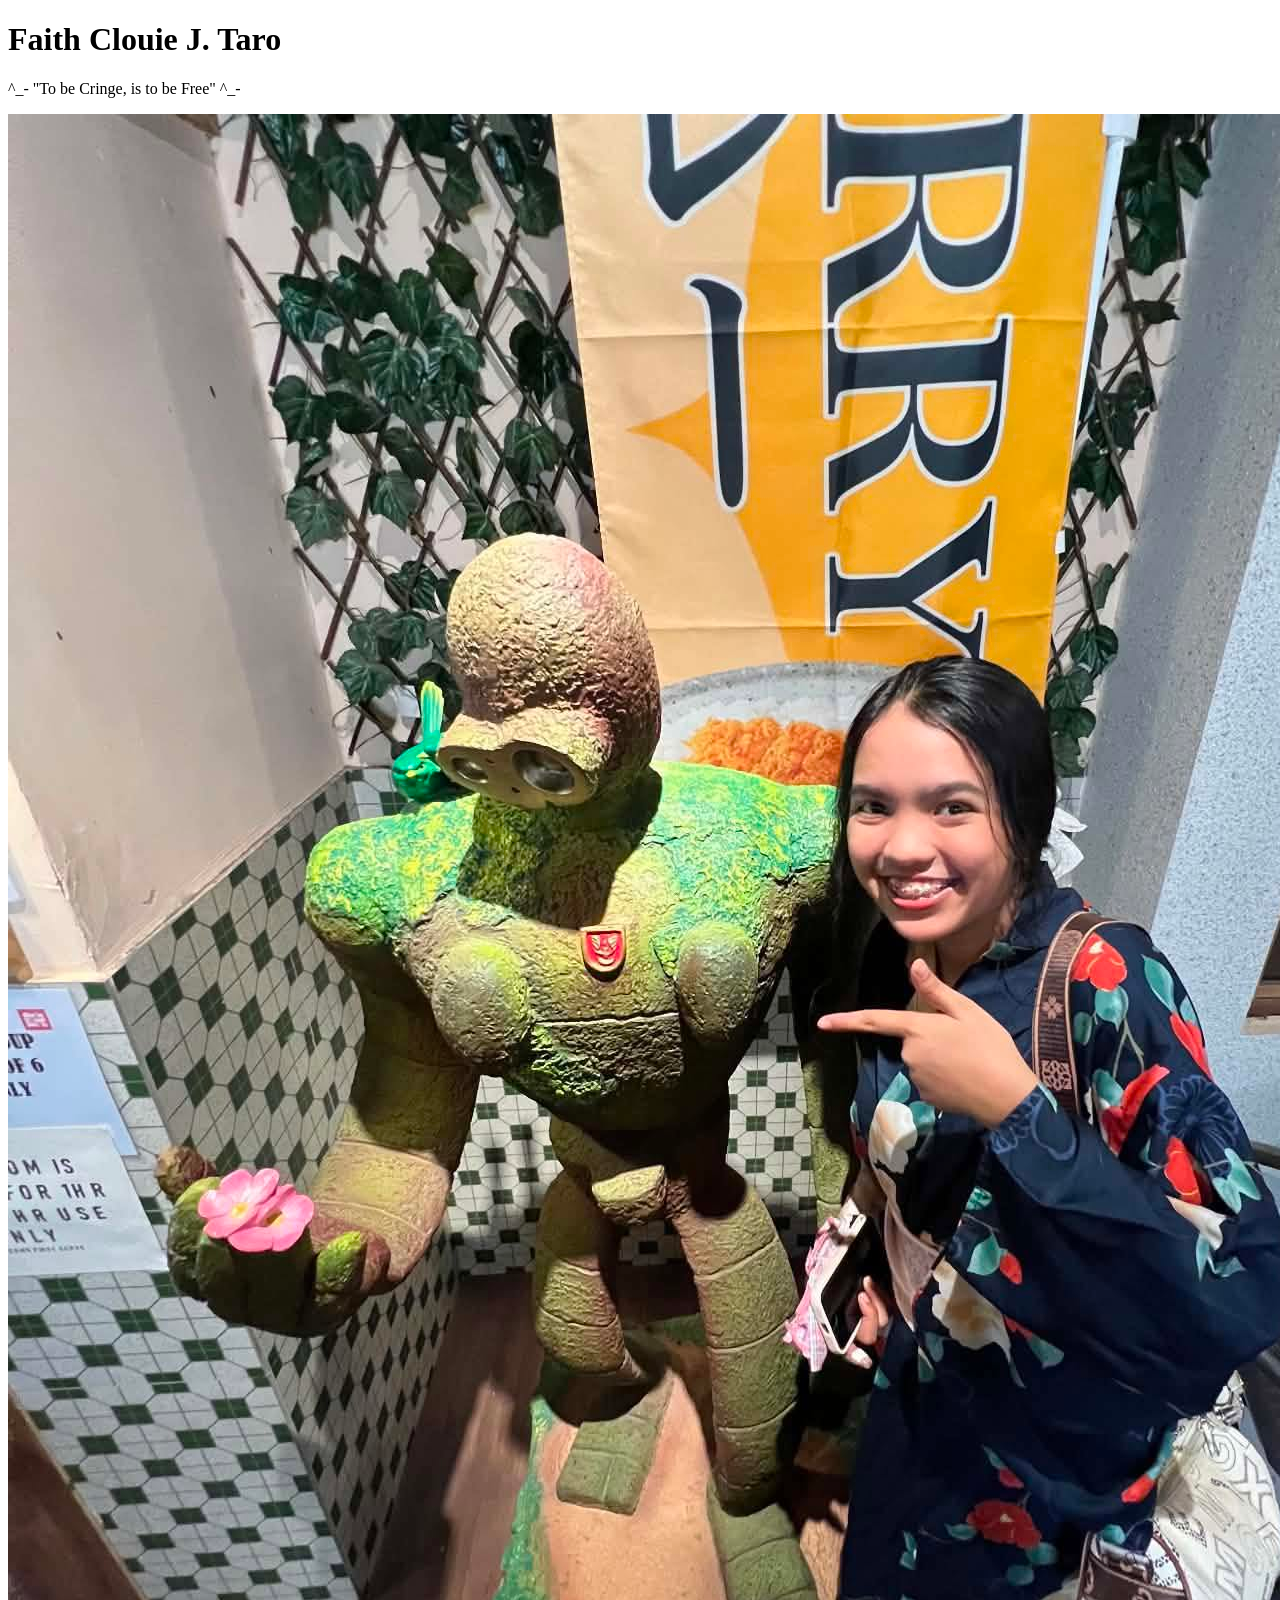
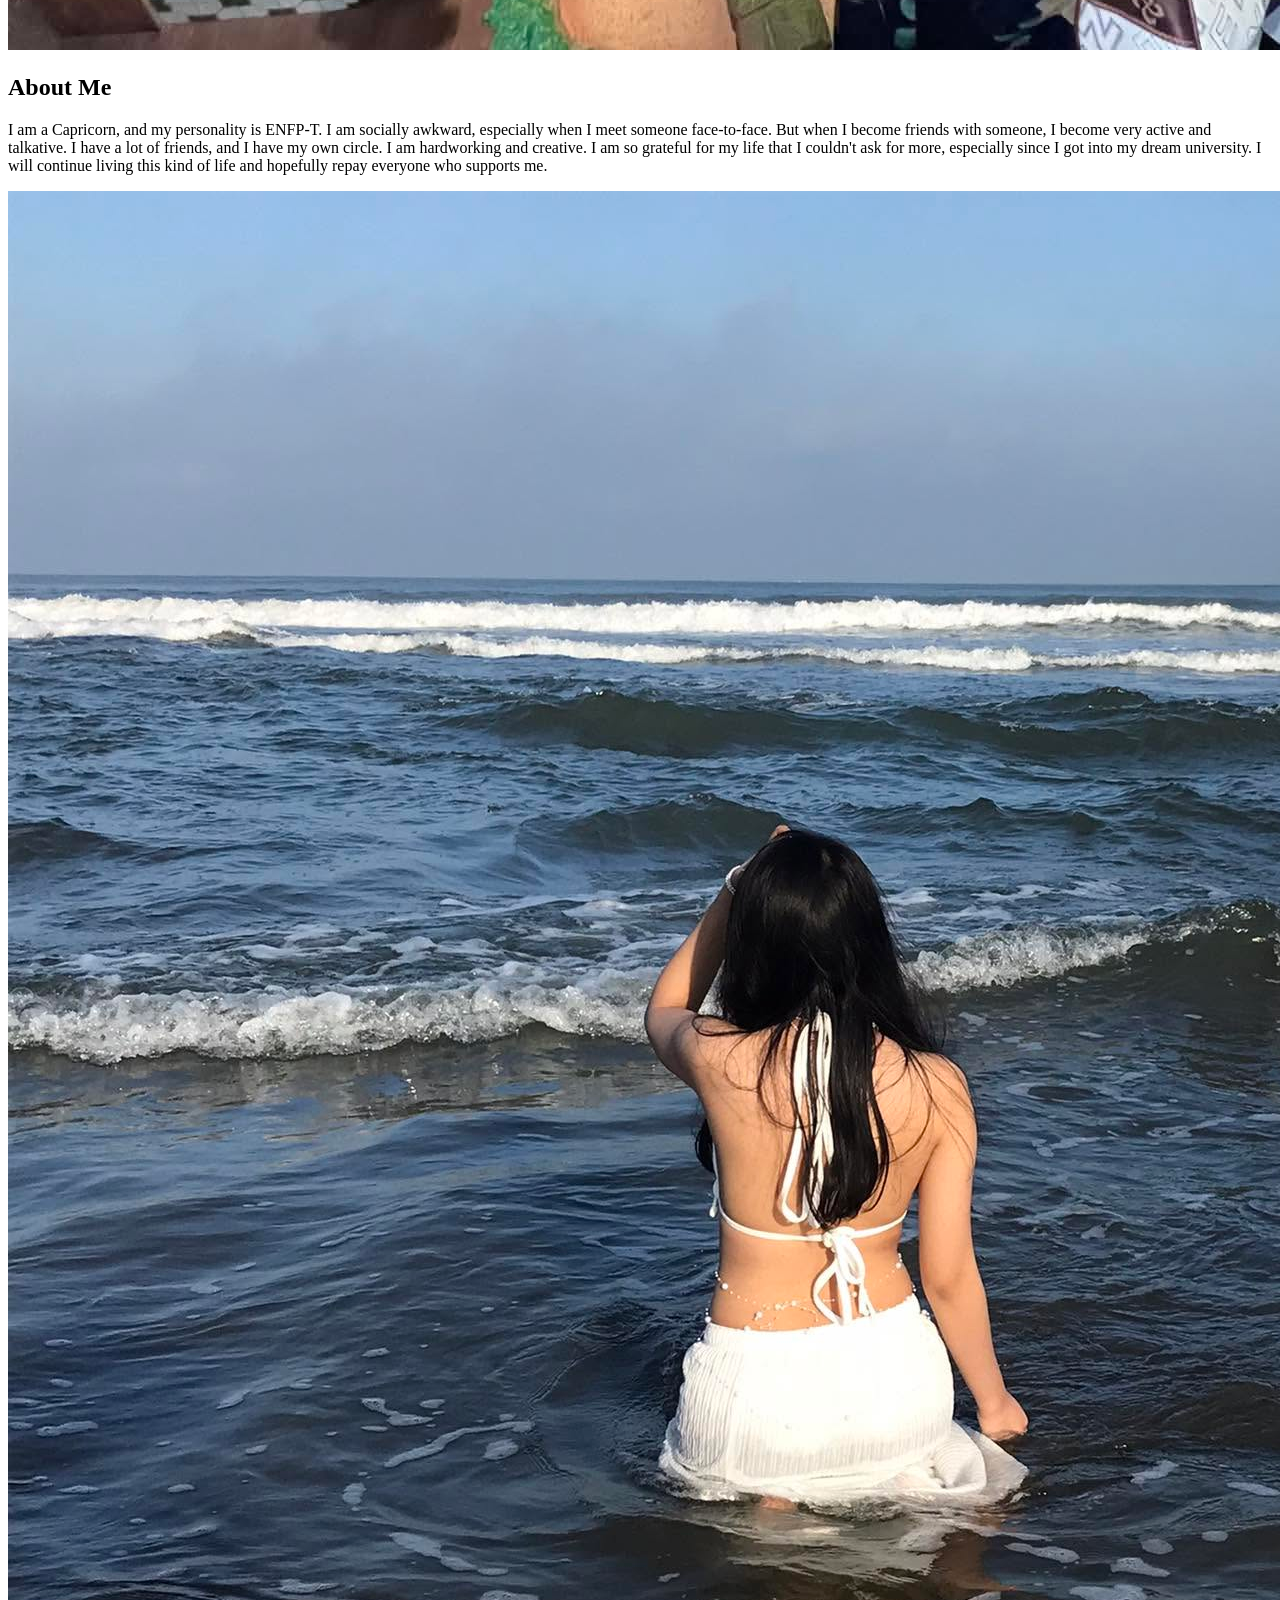
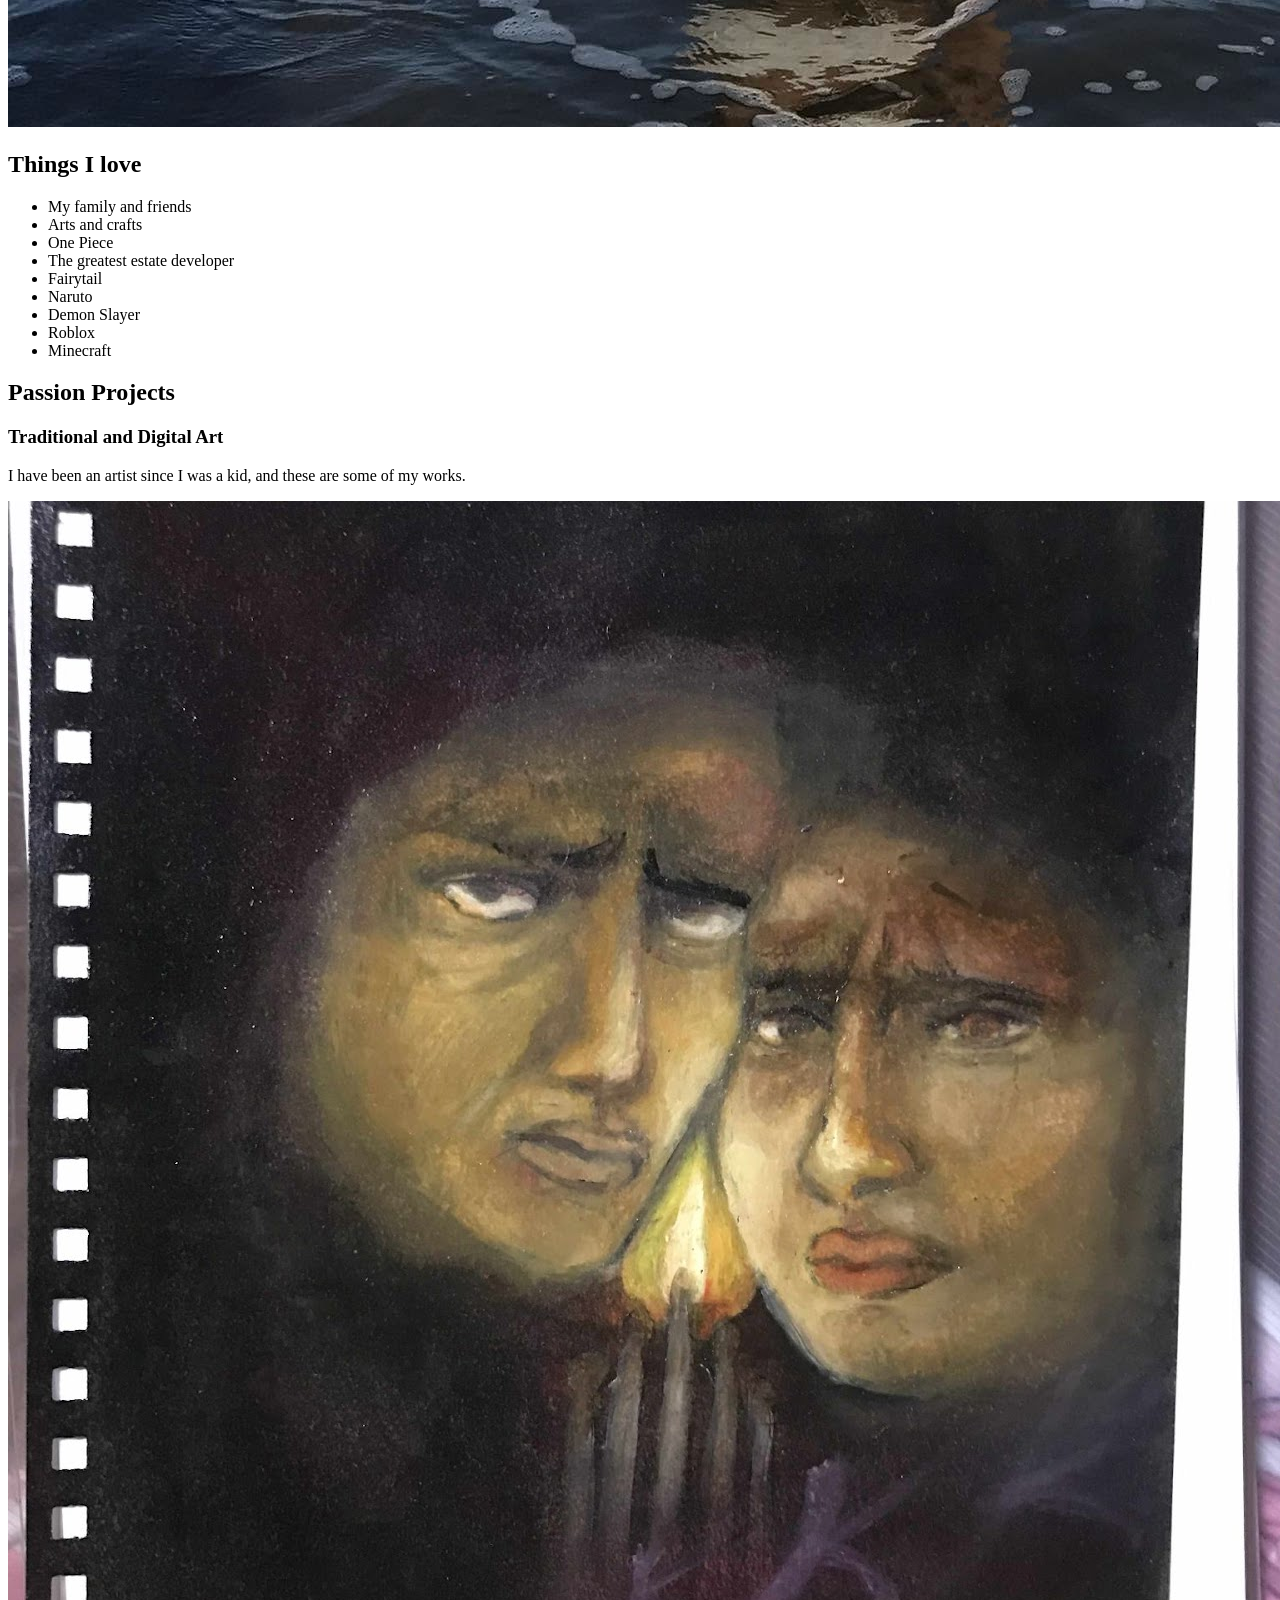
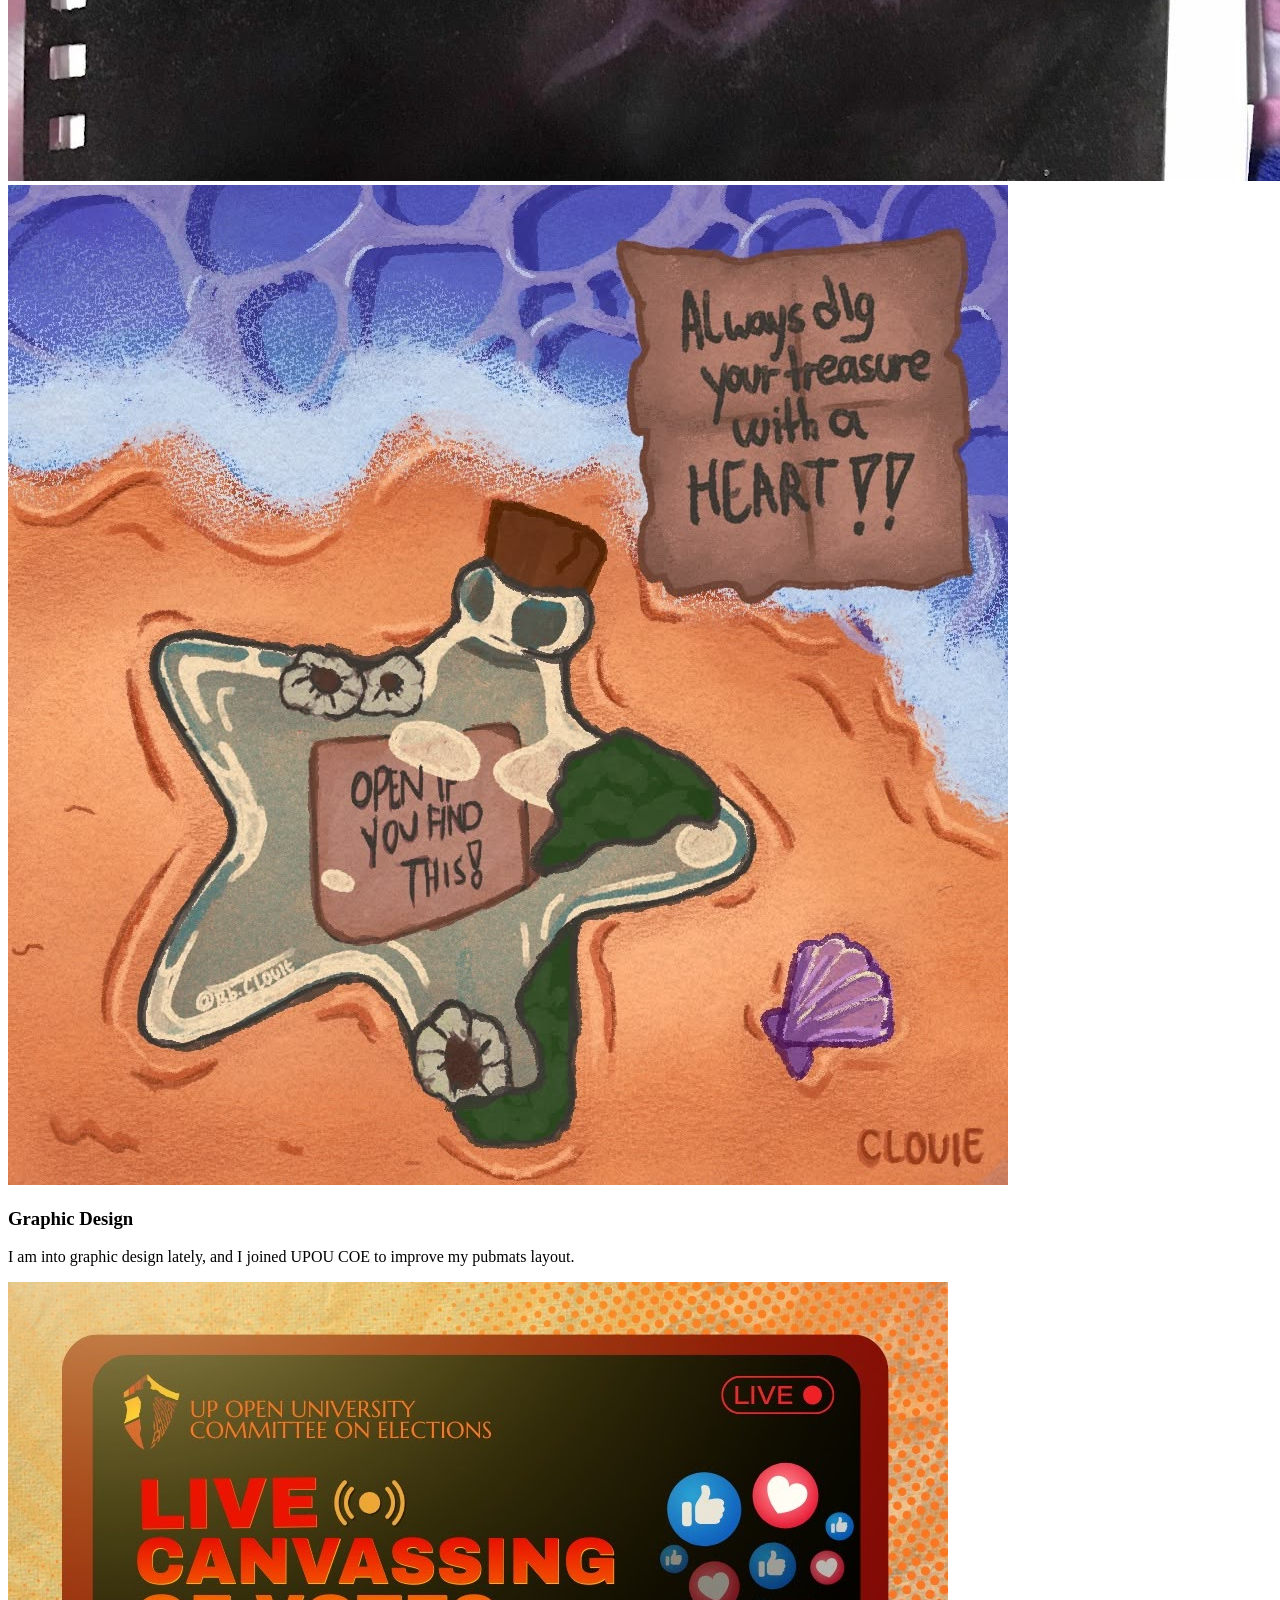
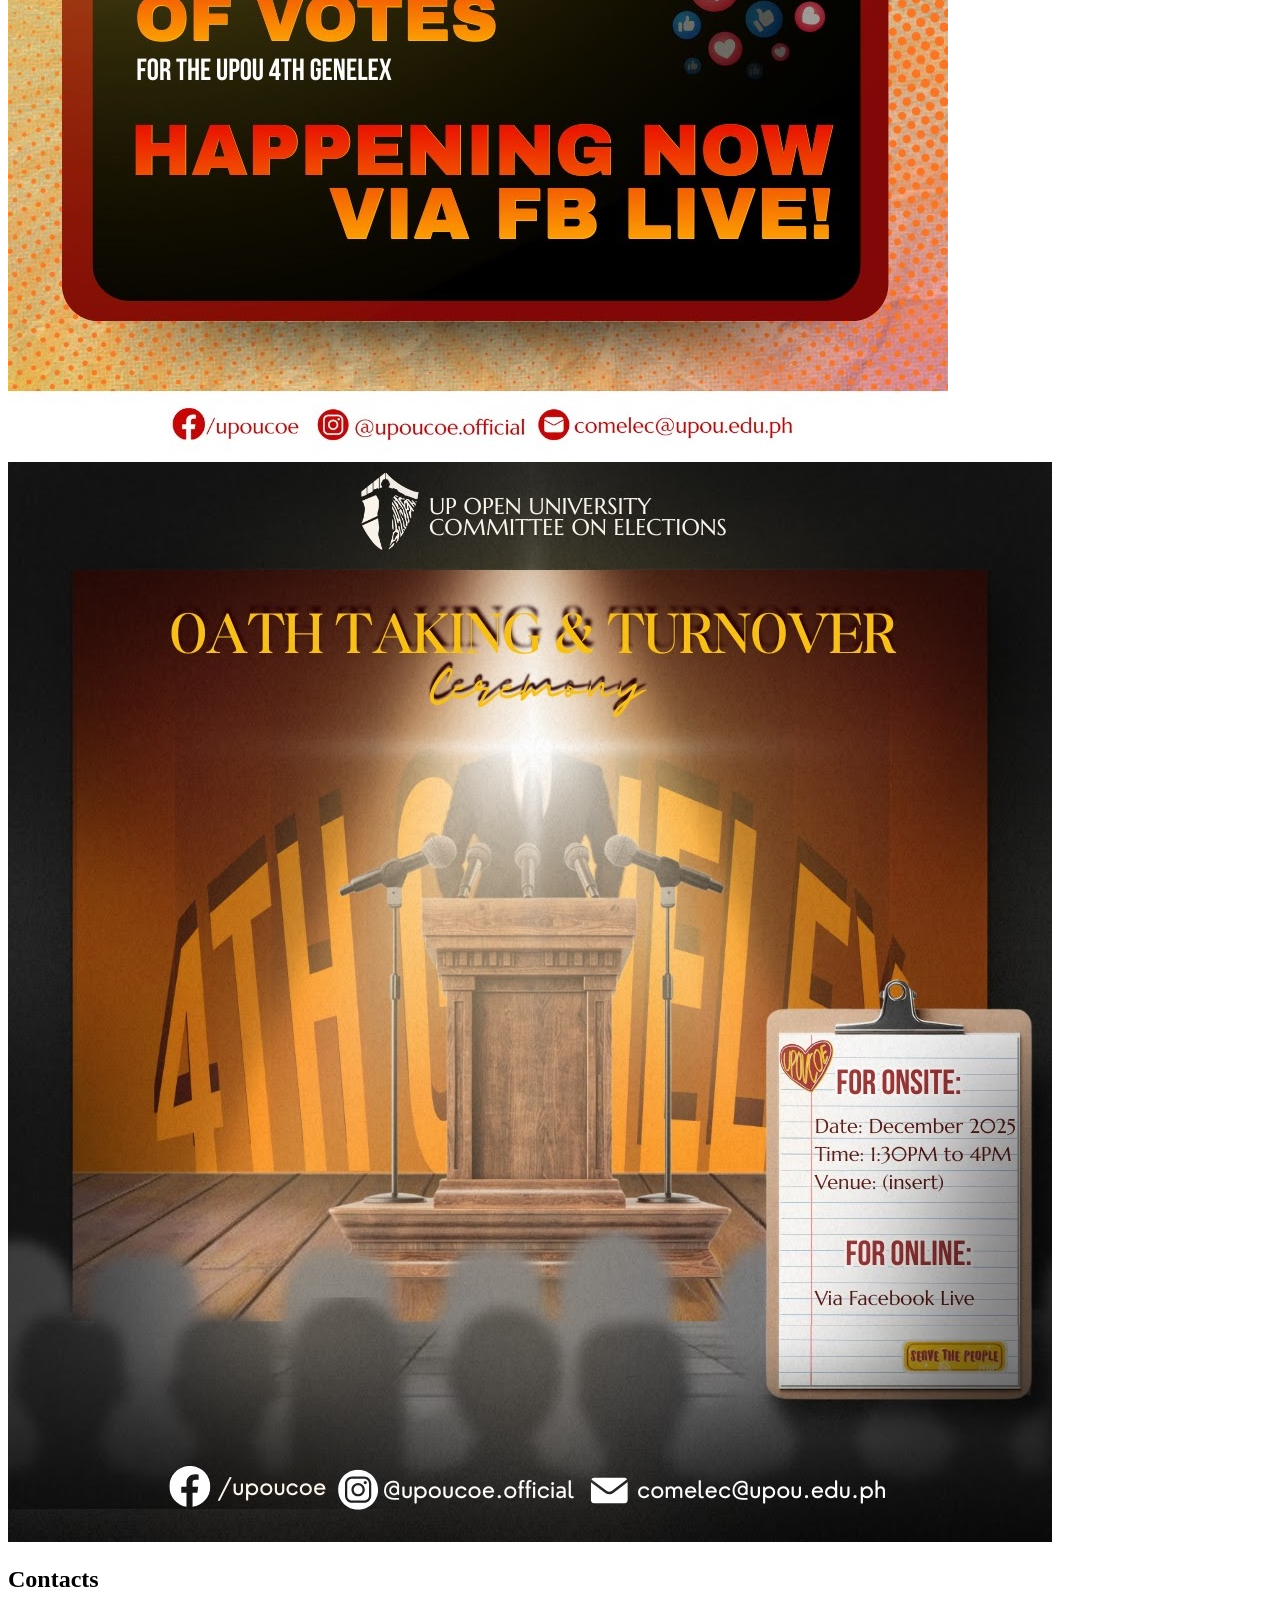
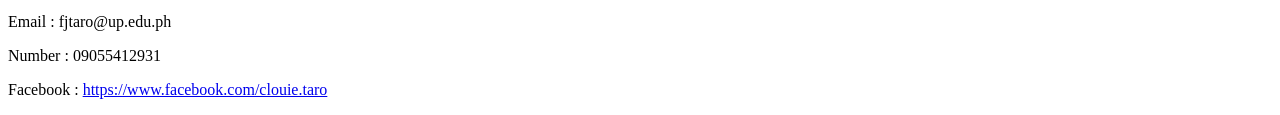
==== index.html @ b44441cc "Rename Taro_webpage.html to index.html" ====
<!DOCTYPE html>
<html lang="en">
<head>
    <meta charset="UTF-8">
    <meta name="viewport" content="width=device-width, initial-scale=1.0">
    <title>Clouie's Profile</title>
    <link rel="preconnect" href="https://fonts.googleapis.com">
    <link rel="preconnect" href="https://fonts.gstatic.com" crossorigin>
    <link href="https://fonts.googleapis.com/css2?family=DynaPuff:wght@400..700&family=Poppins:ital,wght@0,100..900;1,100..900&display=swap" rel="stylesheet">
    <link rel="stylesheet" href="ClouieStyle.css"> 
</head>

<body>
    <header class="header-box"> 
        <h1>Faith Clouie J. Taro</h1>
        <p> ^_- "To be Cringe, is to be Free" ^_- </p>
    </header>

    <main>
    <section class="about-me-box">
            <div class="about-me-img-container">
                <div class="picture-img-container">
                    <img src="img/Clouie-pfp.jpg" alt="Clouie Pfp">
                </div>
                <div class="info-box">
                    <h2>About Me</h2>
                    <p>I am a Capricorn, and my personality is ENFP-T. I am socially awkward, especially when I meet someone face-to-face. But when I become friends with someone, I become very active and talkative. I have a lot of friends, and I have my own circle. I am hardworking and creative. I am so grateful for my life that I couldn't ask for more, especially since I got into my dream university. I will continue living this kind of life and hopefully repay everyone who supports me.</p>
                </div>
            </div>
            <div class="cover-img-container">
                <img src="img/Clouie-cover.jpg" alt="Clouie Cover">
            </div>
        </section>

        <section class="things-i-love-box">
            <h2>Things I love</h2>
            <ul class="two-column-list">
                <li>My family and friends</li>
                <li>Arts and crafts</li>
                <li>One Piece</li>
                <li>The greatest estate developer</li>
                <li>Fairytail</li>
                <li>Naruto</li>
                <li>Demon Slayer</li>
                <li>Roblox</li>
                <li>Minecraft</li>
            </ul>
        </section>

        <section class="projects-title-box">
            <h2>Passion Projects</h2>
        </section>

        <section class="projects-content-box">
            <div class="project-section">
                <h3>Traditional and Digital Art</h3>
                <p>I have been an artist since I was a kid, and these are some of my works.</p>
                <div class="project-img-container">
                    <img src="img/TradPainting1.jpg" alt="Traditional Painting">
                    <img src="img/DigitalArt1.jpg" alt="Digital Art">
                </div>
            </div>
            <div class="project-section">
                <h3>Graphic Design</h3>
                <p>I am into graphic design lately, and I joined UPOU COE to improve my pubmats layout.</p>
                <div class="project-img-container">
                    <img src="img/Layout1.jpg" alt="Graphic Design Layout 1">
                    <img src="img/Layout2.jpg" alt="Graphic Design Layout 2">
                </div>
            </div>
        </section>

    </main>
    
    <footer class="footer-box">
        <h2>Contacts</h2>
        <p>Email : fjtaro@up.edu.ph</p>
        <p>Number : 09055412931</p>
        <p>Facebook : <a href="https://www.facebook.com/clouie.taro">https://www.facebook.com/clouie.taro</a></p>
    </footer>
    
</body>

</html>
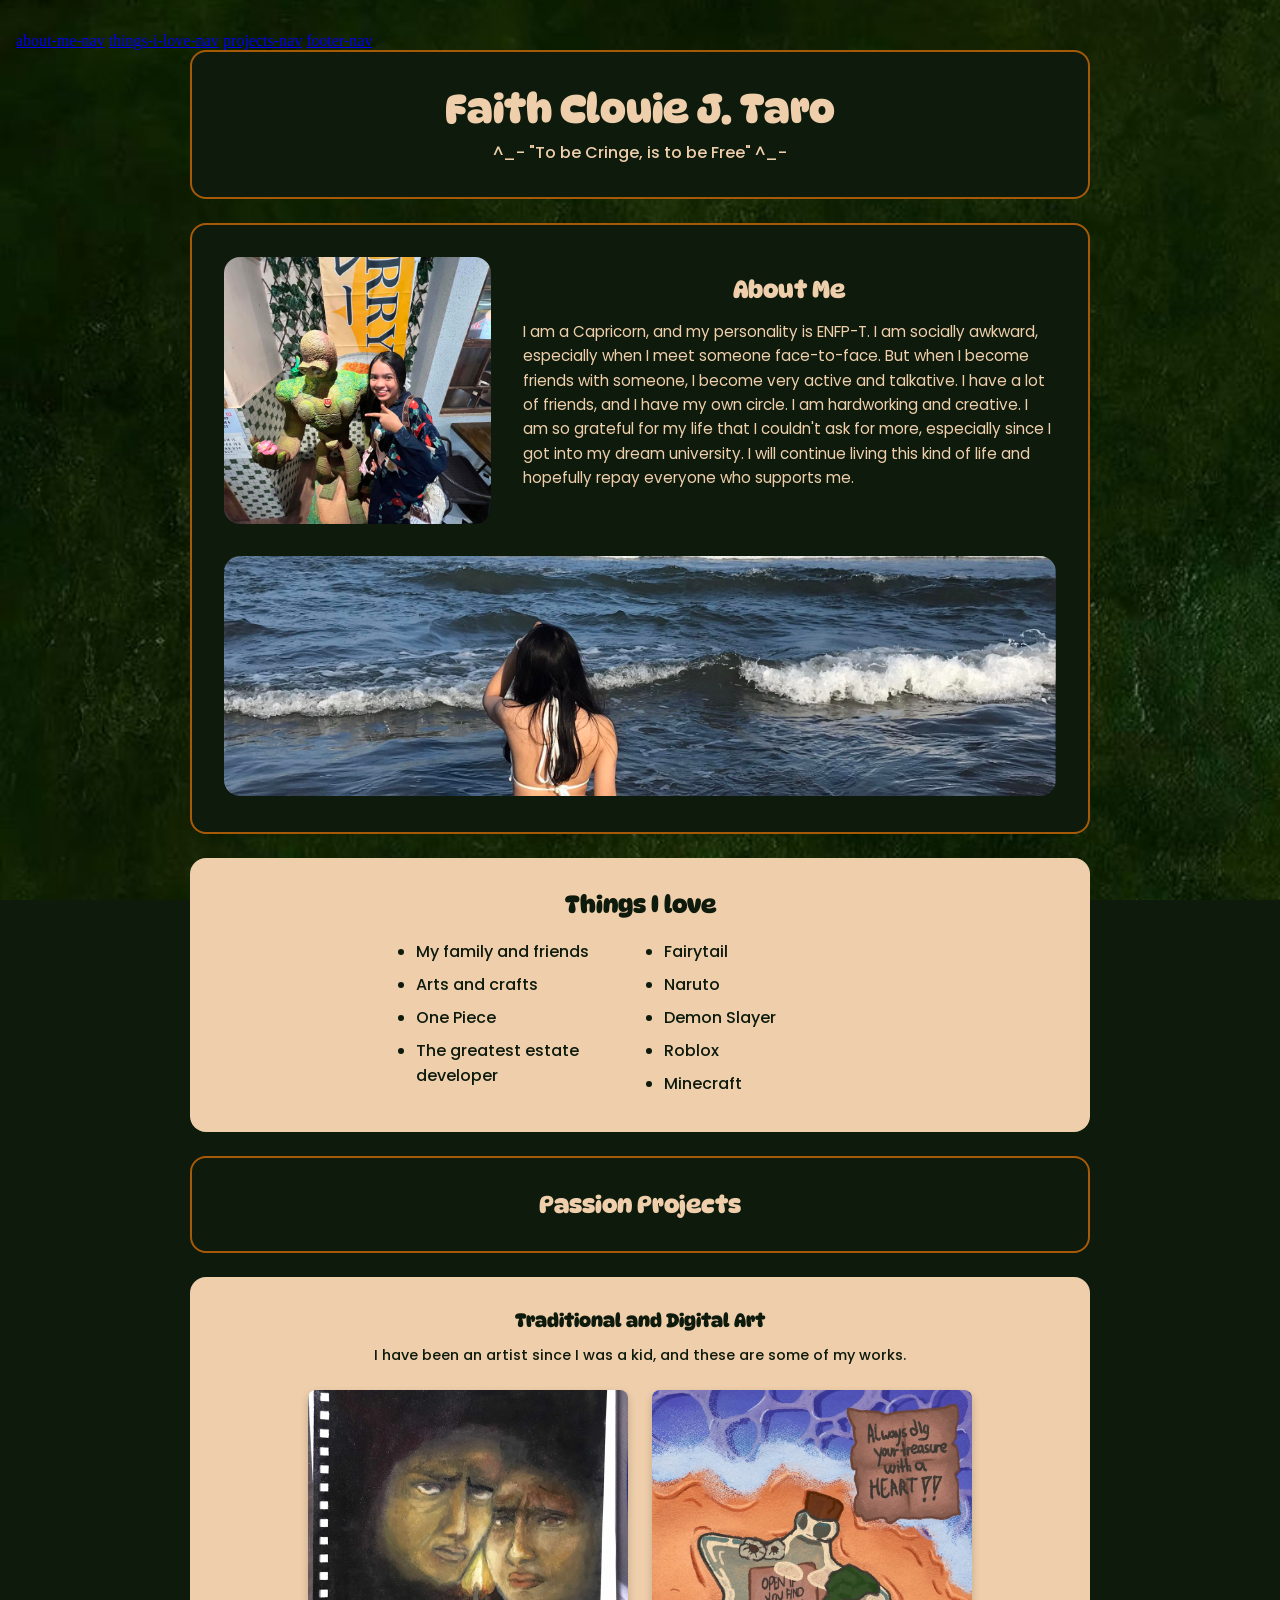
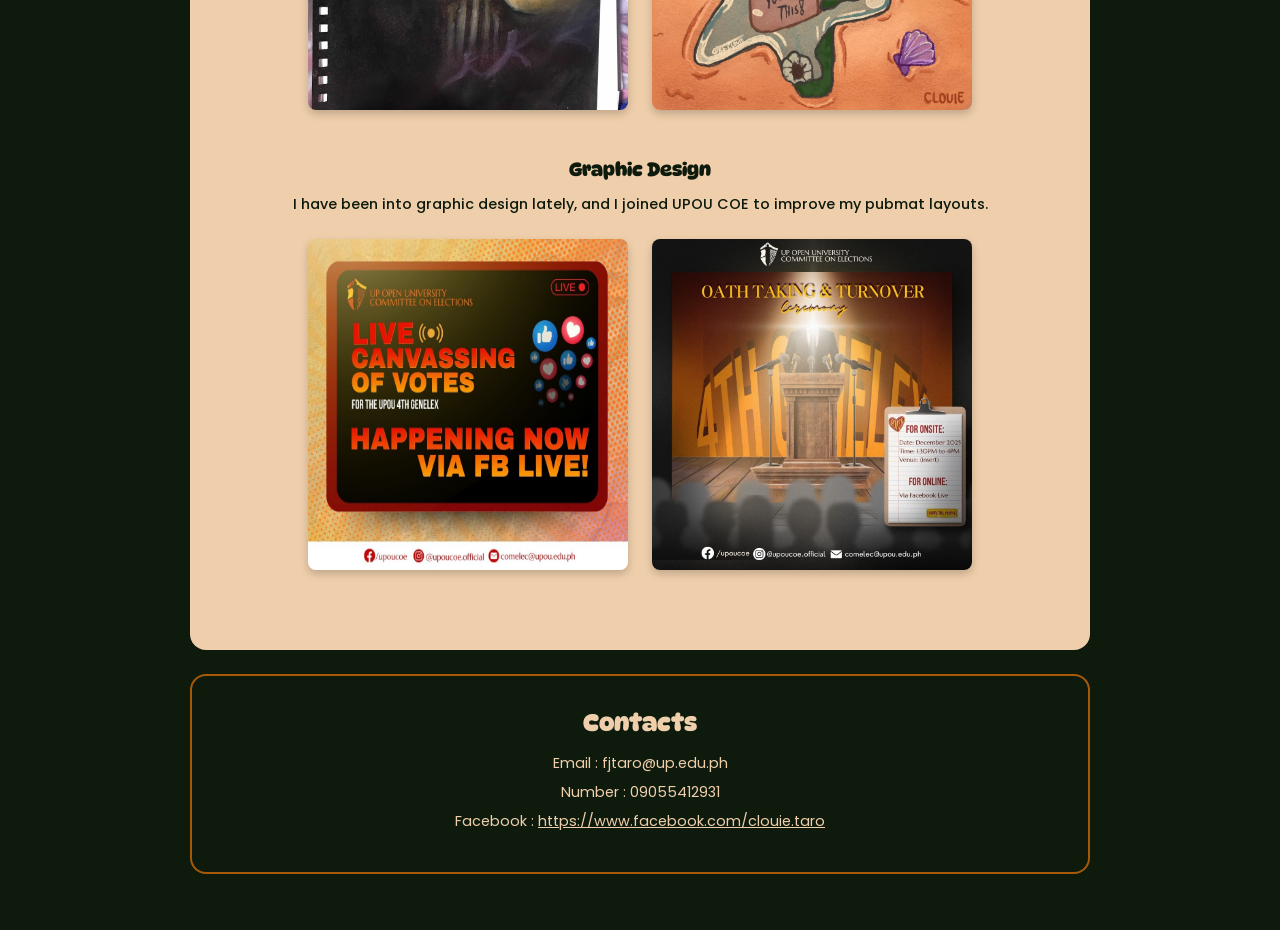
==== commit 78739ba0: "Update index.html" ====
--- a/index.html
+++ b/index.html
@@ -11,13 +11,20 @@
 </head>
 
 <body>
+    <nav class="sticky-nav">
+        <a href="#about-me-nav">about-me-nav</a>
+        <a href="#things-i-love-nav">things-i-love-nav</a>
+        <a href="#projects-nav">projects-nav</a>
+        <a href="#footer-nav">footer-nav</a>
+    </nav>
+    
     <header class="header-box"> 
         <h1>Faith Clouie J. Taro</h1>
         <p> ^_- "To be Cringe, is to be Free" ^_- </p>
     </header>
 
     <main>
-    <section class="about-me-box">
+   <section class="about-me-box" id="about-me-nav">
             <div class="about-me-img-container">
                 <div class="picture-img-container">
                     <img src="img/Clouie-pfp.jpg" alt="Clouie Pfp">
@@ -32,7 +39,7 @@
             </div>
         </section>
 
-        <section class="things-i-love-box">
+        <section class="things-i-love-box" id="things-i-love-nav">
             <h2>Things I love</h2>
             <ul class="two-column-list">
                 <li>My family and friends</li>
@@ -47,7 +54,7 @@
             </ul>
         </section>
 
-        <section class="projects-title-box">
+        <section class="projects-title-box" id="projects-nav">
             <h2>Passion Projects</h2>
         </section>
 
@@ -62,7 +69,7 @@
             </div>
             <div class="project-section">
                 <h3>Graphic Design</h3>
-                <p>I am into graphic design lately, and I joined UPOU COE to improve my pubmats layout.</p>
+                <p>I have been into graphic design lately, and I joined UPOU COE to improve my pubmat layouts.</p>
                 <div class="project-img-container">
                     <img src="img/Layout1.jpg" alt="Graphic Design Layout 1">
                     <img src="img/Layout2.jpg" alt="Graphic Design Layout 2">
@@ -72,7 +79,7 @@
 
     </main>
     
-    <footer class="footer-box">
+   <footer class="footer-box" id="footer-nav">
         <h2>Contacts</h2>
         <p>Email : fjtaro@up.edu.ph</p>
         <p>Number : 09055412931</p>
--- a/ClouieStyle.css
+++ b/ClouieStyle.css
@@ -0,0 +1,168 @@
+h1, h2, h3 {
+    font-family: 'DynaPuff', cursive;
+    margin-top: 0;
+}
+p, li {
+     font-family: 'Poppins', sans-serif;
+}
+
+body {
+    background-image: url('img/background-img.jpg');
+    background-size: cover; 
+    background-attachment: fixed; 
+    background-position: center;
+    background-color: #0d1a0c;
+    margin: 0;
+    padding: 2rem 1rem;
+}
+
+.header-box h1 {
+    font-size: 2.5rem;
+    margin-bottom: 0.5rem;
+}
+
+.header-box p {
+    margin: 0;
+    font-weight: 500;
+}
+
+.header-box, 
+.about-me-box, 
+.things-i-love-box, 
+.projects-title-box, 
+.projects-content-box, 
+.footer-box {
+    max-width: 56.25rem;
+    margin: 0 auto 1.5rem auto; 
+    box-sizing: border-box;
+    border-radius: 1rem; 
+    padding: 2rem;
+    text-align: center;
+}
+
+.header-box, 
+.about-me-box, 
+.projects-title-box, 
+.footer-box {
+    background-color: #0d1a0c;
+    border: 2px solid #a65a07;
+    color: #efcfab;
+}
+
+.about-me-img-container {
+    display: flex;
+    gap: 2rem;
+    align-items: center;
+    text-align: left;
+}
+.picture-img-container {
+    flex: 1;
+    display: flex;
+    justify-content: center;
+}
+.picture-img-container img {
+    width: 100%;
+    max-width: 18rem;
+    border-radius: 1rem;
+    object-fit: cover;
+}
+.info-box {
+    flex: 2;
+}
+.info-box h2 {
+    text-align: center;
+    margin-bottom: 1rem;
+}
+.info-box p {
+    line-height: 1.6;
+    font-size: 0.95rem;
+}
+
+.cover-img-container {
+    margin-top: 2rem;
+    width: 100%;
+}
+
+.cover-img-container img {
+    width: 100%;
+    height: 15rem;
+    object-fit: cover; 
+    border-radius: 1rem;
+}
+
+@media (max-width: 48rem) {
+    .about-me-flex-container {
+        flex-direction: column;
+    }
+}
+
+
+.things-i-love-box, 
+.projects-content-box {
+    background-color: #efcfab;
+    color: #0d1a0c;
+}
+.things-i-love-box h2 {
+    color: #0d1a0c;
+}
+.two-column-list {
+    list-style-type: disc;
+    text-align: left;
+    columns: 2;
+    -webkit-columns: 2;
+    -moz-columns: 2;
+    max-width: 30rem;
+    margin: 0 auto;
+    padding-left: 2rem;
+}
+.two-column-list li {
+    font-weight: 500;
+    margin-bottom: 0.5rem;
+    break-inside: avoid;
+}
+
+
+
+.projects-title-box h2 {
+    margin: 0;
+}
+.projects-content-box h3 {
+    margin-bottom: 0.5rem;
+}
+.projects-content-box p {
+    margin-bottom: 1.5rem;
+    font-size: 0.9rem;
+    font-weight: 500;
+}
+.project-img-container {
+    display: flex;
+    justify-content: center;
+    gap: 1.5rem;
+    flex-wrap: wrap;
+}
+.project-img-container img {
+    width: 100%;
+    max-width: 20rem;
+    border-radius: 0.5rem;
+    box-shadow: 0 4px 8px rgba(0,0,0,0.2);
+}
+.project-section {
+    margin-bottom: 3rem;
+}
+
+
+
+.footer-box h2 {
+    margin-bottom: 1rem;
+}
+.footer-box p {
+    margin: 0.5rem 0;
+    font-size: 0.9rem;
+}
+.footer-box a {
+    color: #efcfab;
+    text-decoration: underline;
+}
+.footer-box a:hover {
+    color: #a65a07;
+}
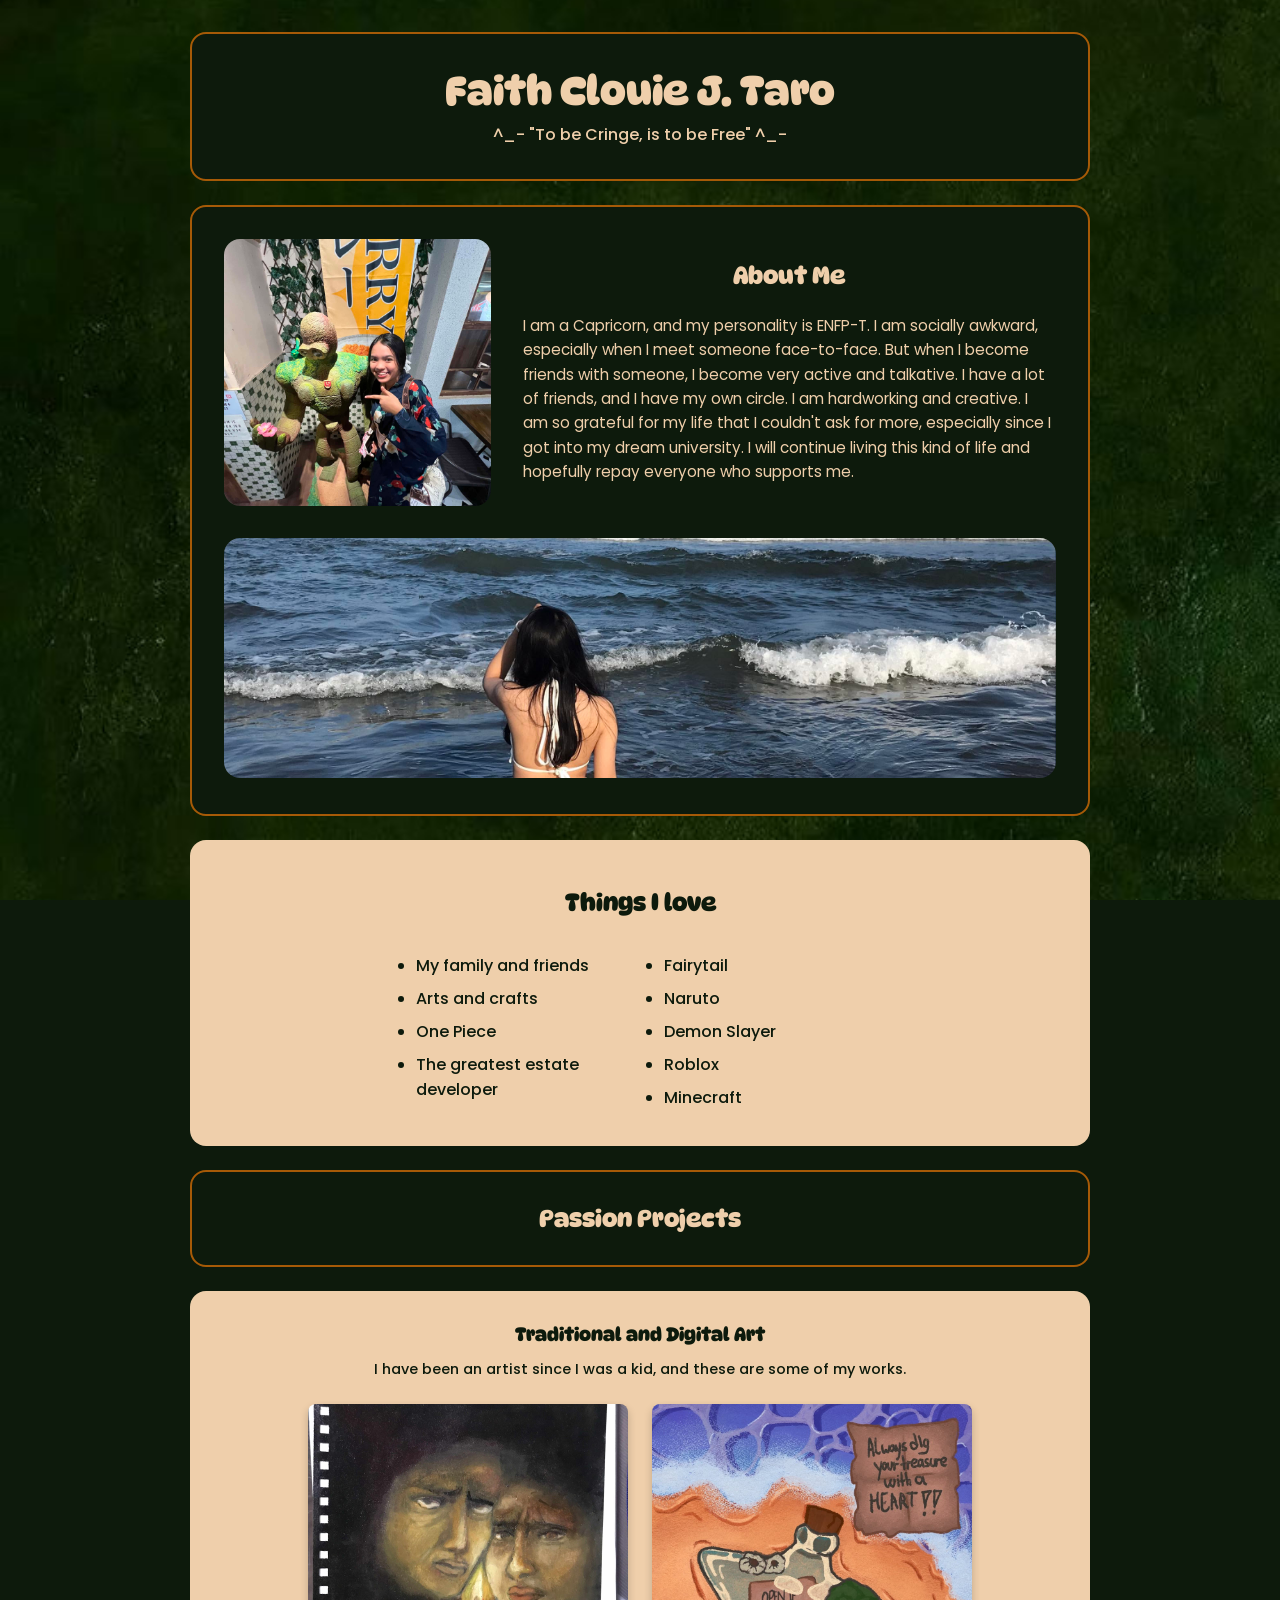
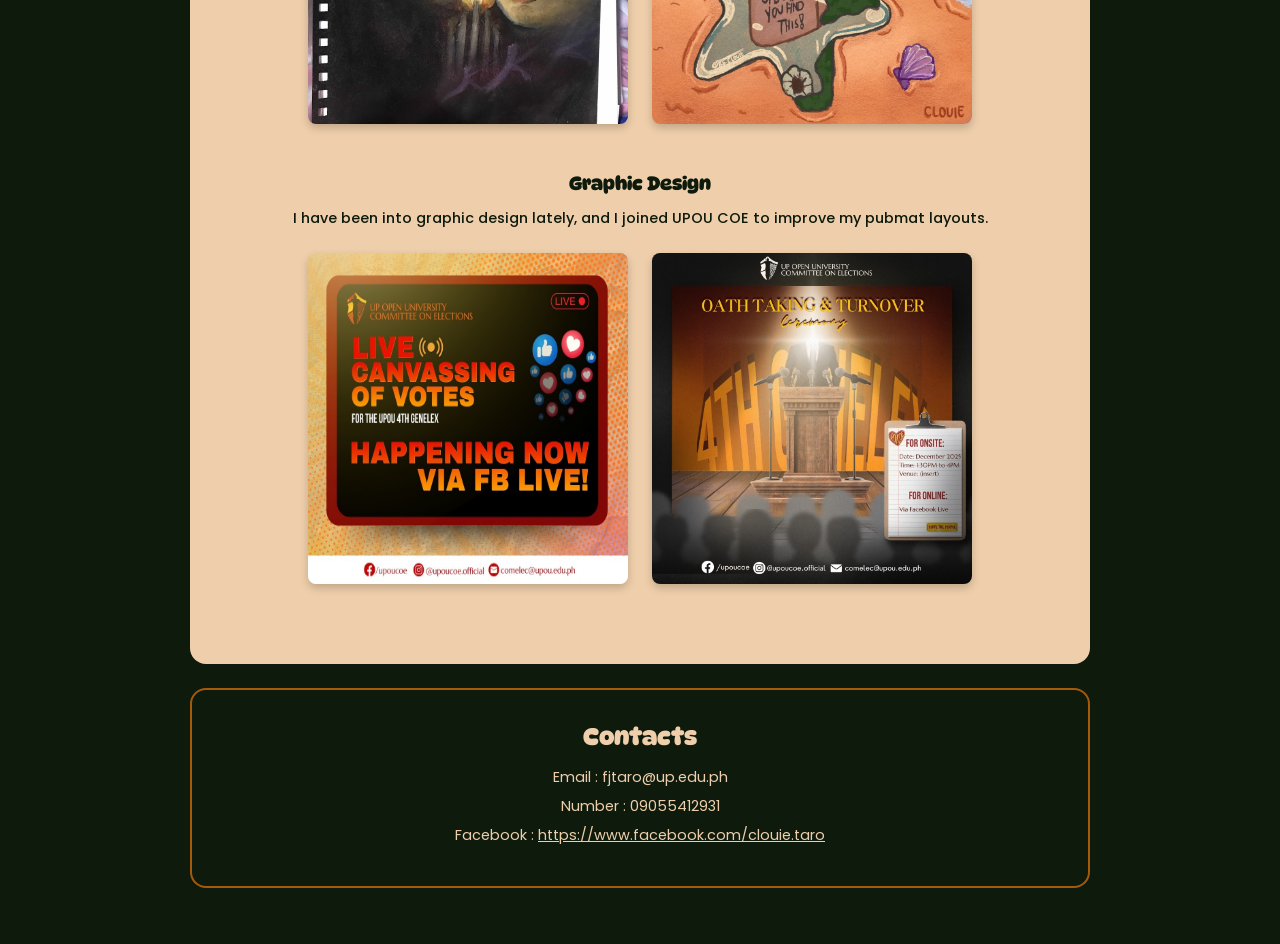
==== commit 651c8219: "Update index.html" ====
--- a/index.html
+++ b/index.html
@@ -11,20 +11,13 @@
 </head>
 
 <body>
-    <nav class="sticky-nav">
-        <a href="#about-me-nav">about-me-nav</a>
-        <a href="#things-i-love-nav">things-i-love-nav</a>
-        <a href="#projects-nav">projects-nav</a>
-        <a href="#footer-nav">footer-nav</a>
-    </nav>
-    
     <header class="header-box"> 
         <h1>Faith Clouie J. Taro</h1>
         <p> ^_- "To be Cringe, is to be Free" ^_- </p>
     </header>
 
     <main>
-   <section class="about-me-box" id="about-me-nav">
+   <section class="about-me-box">
             <div class="about-me-img-container">
                 <div class="picture-img-container">
                     <img src="img/Clouie-pfp.jpg" alt="Clouie Pfp">
@@ -39,7 +32,7 @@
             </div>
         </section>
 
-        <section class="things-i-love-box" id="things-i-love-nav">
+        <section class="things-i-love-box">
             <h2>Things I love</h2>
             <ul class="two-column-list">
                 <li>My family and friends</li>
@@ -54,7 +47,7 @@
             </ul>
         </section>
 
-        <section class="projects-title-box" id="projects-nav">
+        <section class="projects-title-box">
             <h2>Passion Projects</h2>
         </section>
 
@@ -79,7 +72,7 @@
 
     </main>
     
-   <footer class="footer-box" id="footer-nav">
+   <footer class="footer-box">
         <h2>Contacts</h2>
         <p>Email : fjtaro@up.edu.ph</p>
         <p>Number : 09055412931</p>
--- a/ClouieStyle.css
+++ b/ClouieStyle.css
@@ -1,3 +1,7 @@
+html {
+    scroll-behavior: smooth;
+}
+
 h1, h2, h3 {
     font-family: 'DynaPuff', cursive;
     margin-top: 0;
@@ -165,4 +169,28 @@
 }
 .footer-box a:hover {
     color: #a65a07;
-}+}
+
+.info-box h2 {
+    position: sticky;
+    top: 0;
+    background-color: #0d1a0c;
+    padding-top: 1rem;
+    padding-bottom: 0.5rem;
+    z-index: 10;
+}
+
+.things-i-love-box h2 {
+    position: sticky;
+    top: 0;
+    background-color: #efcfab; 
+    padding-top: 1rem;
+    padding-bottom: 1rem;
+    z-index: 10;
+}
+
+.projects-title-box {
+    position: sticky;
+    top: 0;
+    z-index: 10;
+}
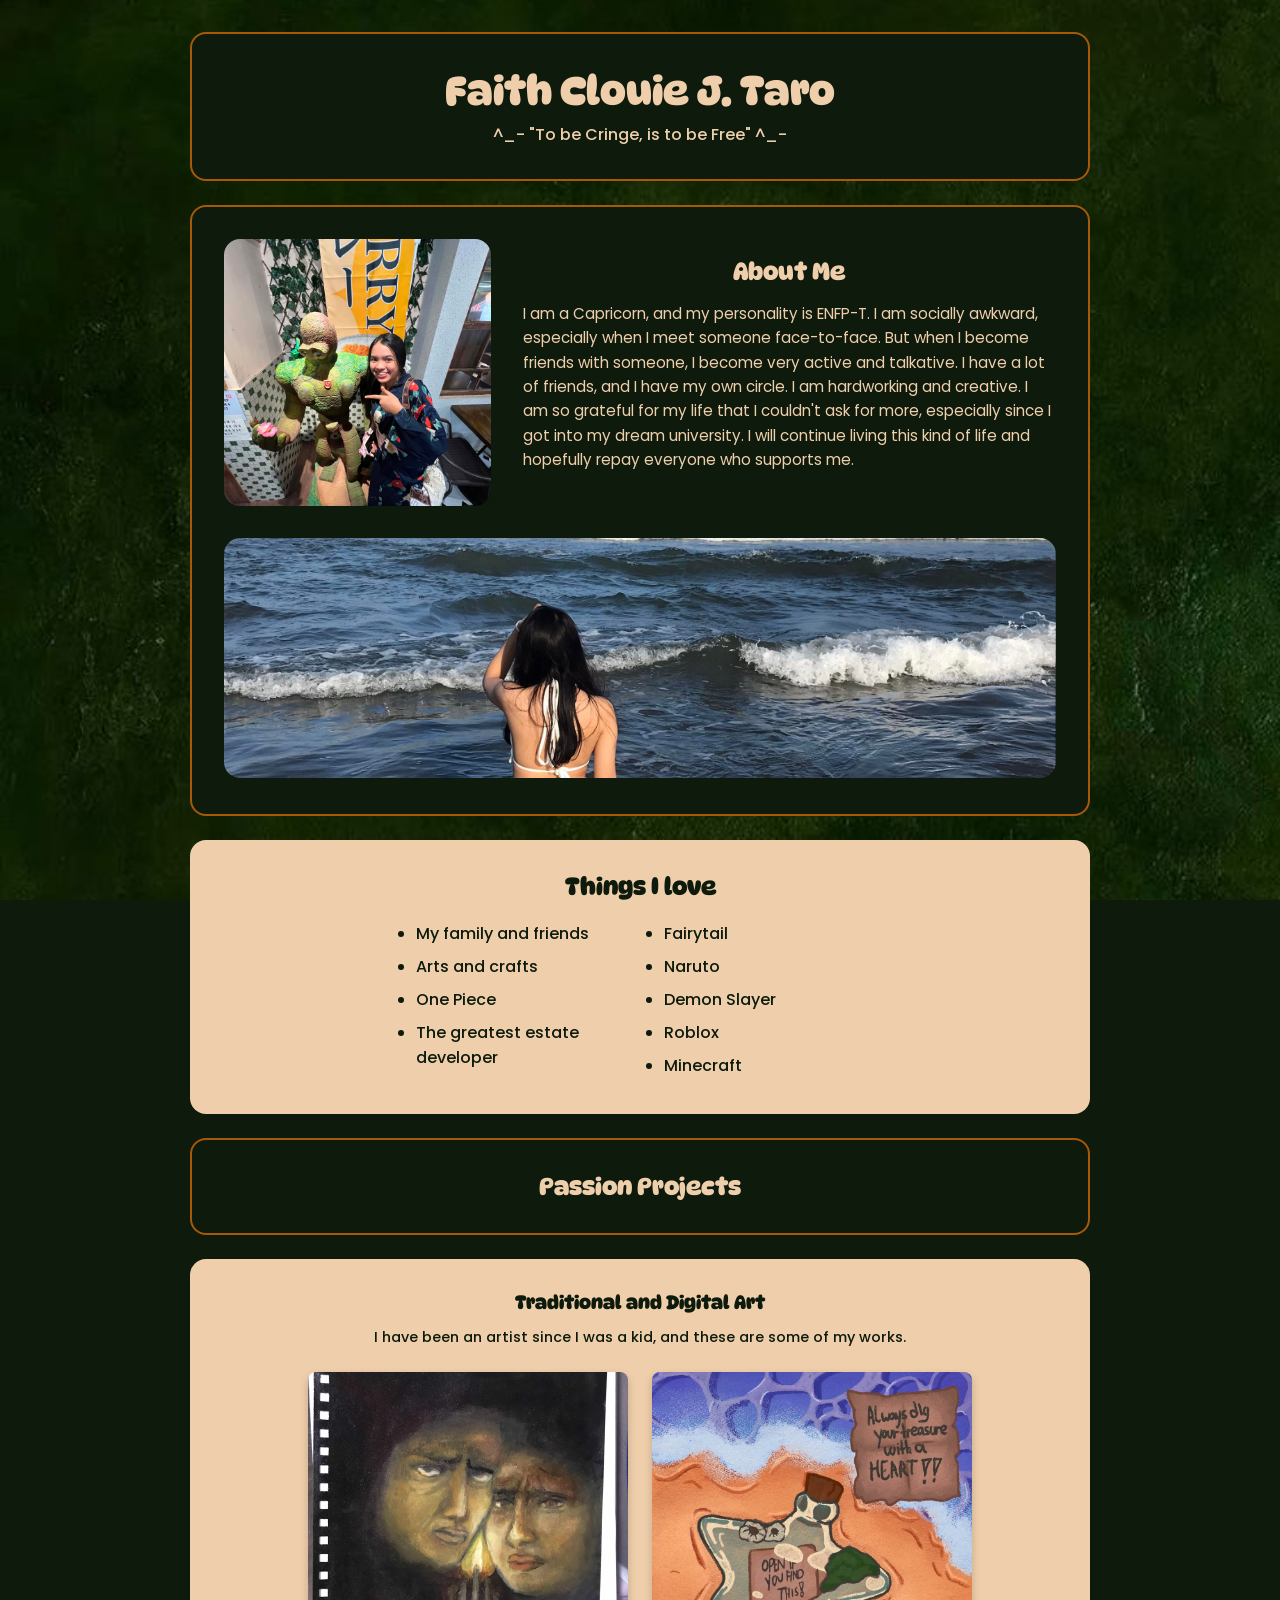
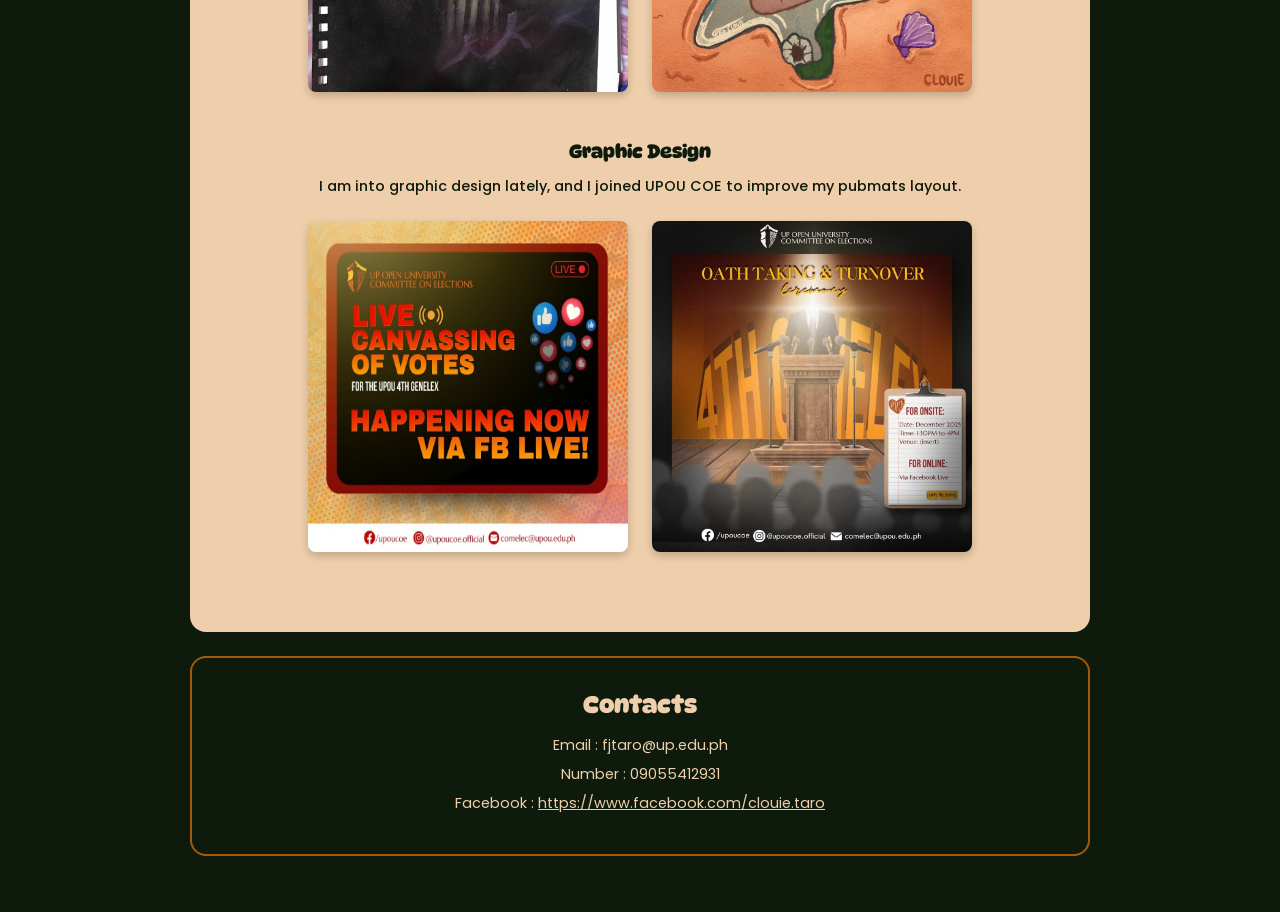
==== commit 0272287c: "Rename Taro_webpage (Final Proj).html to index.html" ====
--- a/index.html
+++ b/index.html
@@ -1,5 +1,6 @@
 <!DOCTYPE html>
 <html lang="en">
+
 <head>
     <meta charset="UTF-8">
     <meta name="viewport" content="width=device-width, initial-scale=1.0">
@@ -17,7 +18,7 @@
     </header>
 
     <main>
-   <section class="about-me-box">
+    <section class="about-me-box">
             <div class="about-me-img-container">
                 <div class="picture-img-container">
                     <img src="img/Clouie-pfp.jpg" alt="Clouie Pfp">
@@ -62,7 +63,7 @@
             </div>
             <div class="project-section">
                 <h3>Graphic Design</h3>
-                <p>I have been into graphic design lately, and I joined UPOU COE to improve my pubmat layouts.</p>
+                <p>I am into graphic design lately, and I joined UPOU COE to improve my pubmats layout.</p>
                 <div class="project-img-container">
                     <img src="img/Layout1.jpg" alt="Graphic Design Layout 1">
                     <img src="img/Layout2.jpg" alt="Graphic Design Layout 2">
@@ -72,7 +73,7 @@
 
     </main>
     
-   <footer class="footer-box">
+    <footer class="footer-box">
         <h2>Contacts</h2>
         <p>Email : fjtaro@up.edu.ph</p>
         <p>Number : 09055412931</p>
--- a/ClouieStyle.css
+++ b/ClouieStyle.css
@@ -1,7 +1,3 @@
-html {
-    scroll-behavior: smooth;
-}
-
 h1, h2, h3 {
     font-family: 'DynaPuff', cursive;
     margin-top: 0;
@@ -169,28 +165,4 @@
 }
 .footer-box a:hover {
     color: #a65a07;
-}
-
-.info-box h2 {
-    position: sticky;
-    top: 0;
-    background-color: #0d1a0c;
-    padding-top: 1rem;
-    padding-bottom: 0.5rem;
-    z-index: 10;
-}
-
-.things-i-love-box h2 {
-    position: sticky;
-    top: 0;
-    background-color: #efcfab; 
-    padding-top: 1rem;
-    padding-bottom: 1rem;
-    z-index: 10;
-}
-
-.projects-title-box {
-    position: sticky;
-    top: 0;
-    z-index: 10;
-}
+}
